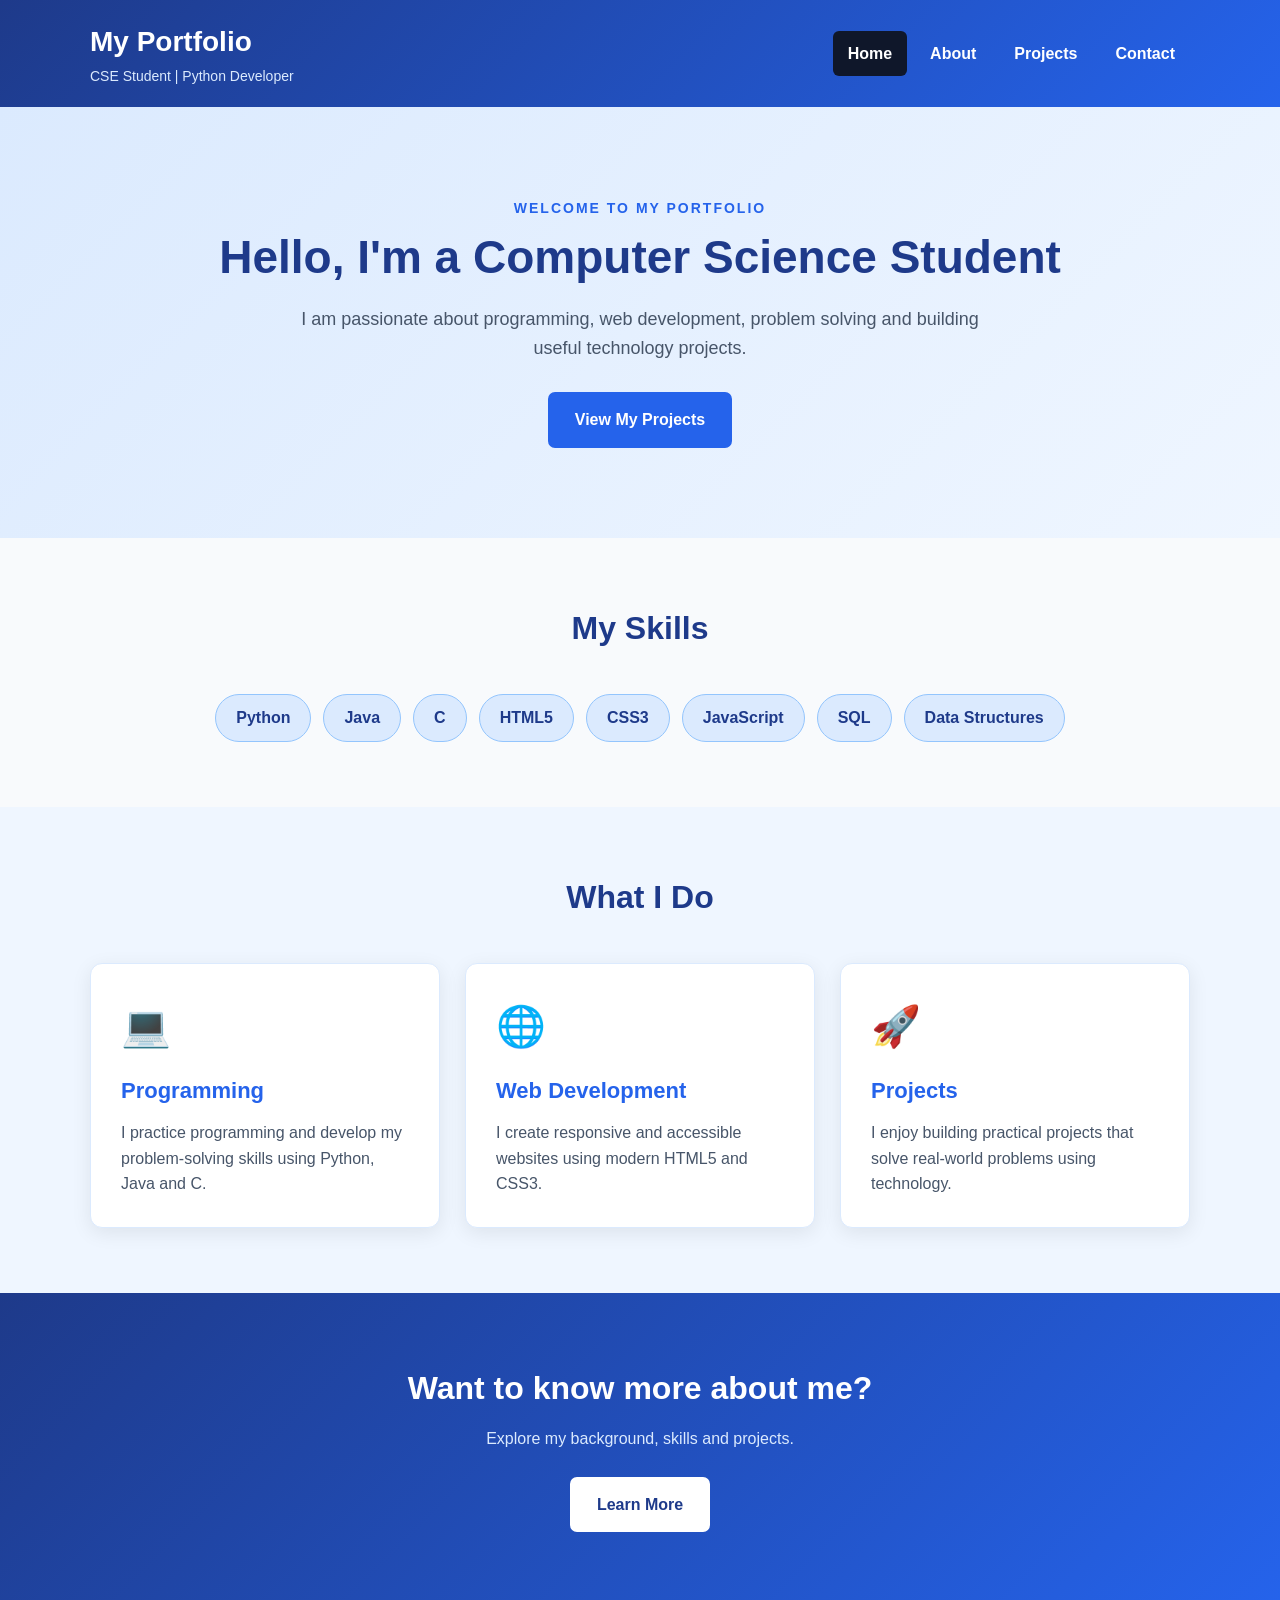
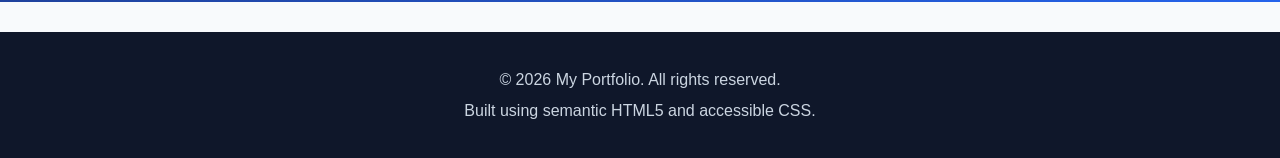
==== index.html @ 6538a2ef "Add files via upload" ====
<!DOCTYPE html>
<html lang="en">
<head>
    <meta charset="UTF-8">
    <meta name="viewport" content="width=device-width, initial-scale=1.0">

    <meta name="description" content="Personal portfolio website showcasing my skills, education and projects.">
    <meta name="author" content="My Portfolio">

    <title>My Portfolio | Home</title>

    <!-- CSS FILE -->
    <link rel="stylesheet" href="css/style.css">
</head>

<body>

    <a href="#main-content" class="skip-link">Skip to main content</a>

    <header class="site-header">
        <div class="container header-content">

            <div>
                <p class="site-title">My Portfolio</p>
                <p class="site-tagline">CSE Student | Python Developer</p>
            </div>

            <nav class="site-nav" aria-label="Main navigation">
                <ul>
                    <li><a href="index.html" aria-current="page">Home</a></li>
                    <li><a href="about.html">About</a></li>
                    <li><a href="projects.html">Projects</a></li>
                    <li><a href="contact.html">Contact</a></li>
                </ul>
            </nav>

        </div>
    </header>

    <main id="main-content">

        <section class="hero" aria-labelledby="hero-title">

            <div class="container">

                <p class="hero-small">WELCOME TO MY PORTFOLIO</p>

                <h1 id="hero-title">
                    Hello, I'm a Computer Science Student
                </h1>

                <p>
                    I am passionate about programming, web development,
                    problem solving and building useful technology projects.
                </p>

                <a href="projects.html" class="btn">
                    View My Projects
                </a>

            </div>

        </section>


        <section class="section" aria-labelledby="skills-title">

            <div class="container">

                <h2 id="skills-title" class="section-title">
                    My Skills
                </h2>

                <ul class="skills-list">
                    <li>Python</li>
                    <li>Java</li>
                    <li>C</li>
                    <li>HTML5</li>
                    <li>CSS3</li>
                    <li>JavaScript</li>
                    <li>SQL</li>
                    <li>Data Structures</li>
                </ul>

            </div>

        </section>


        <section class="section alternate-section" aria-labelledby="highlights-title">

            <div class="container">

                <h2 id="highlights-title" class="section-title">
                    What I Do
                </h2>

                <div class="cards">

                    <article class="card">
                        <div class="card-icon">💻</div>

                        <h3>Programming</h3>

                        <p>
                            I practice programming and develop my problem-solving
                            skills using Python, Java and C.
                        </p>
                    </article>


                    <article class="card">
                        <div class="card-icon">🌐</div>

                        <h3>Web Development</h3>

                        <p>
                            I create responsive and accessible websites using
                            modern HTML5 and CSS3.
                        </p>
                    </article>


                    <article class="card">
                        <div class="card-icon">🚀</div>

                        <h3>Projects</h3>

                        <p>
                            I enjoy building practical projects that solve
                            real-world problems using technology.
                        </p>
                    </article>

                </div>

            </div>

        </section>


        <section class="cta-section" aria-labelledby="cta-title">

            <div class="container">

                <h2 id="cta-title">
                    Want to know more about me?
                </h2>

                <p>
                    Explore my background, skills and projects.
                </p>

                <a href="about.html" class="btn btn-light">
                    Learn More
                </a>

            </div>

        </section>

    </main>


    <footer class="site-footer">

        <div class="container">

            <p>&copy; 2026 My Portfolio. All rights reserved.</p>

            <p>
                Built using semantic HTML5 and accessible CSS.
            </p>

        </div>

    </footer>

</body>
</html>
---- css/style.css ----
/* =========================================
   PERSONAL PORTFOLIO
   MAIN STYLESHEET
   ========================================= */


/* ---------- RESET ---------- */

* {
    margin: 0;
    padding: 0;
    box-sizing: border-box;
}


html {
    scroll-behavior: smooth;
}


body {
    font-family: Arial, Helvetica, sans-serif;
    line-height: 1.6;
    background-color: #f8fafc;
    color: #1e293b;
}


/* ---------- CONTAINER ---------- */

.container {
    width: 90%;
    max-width: 1100px;
    margin: 0 auto;
}


/* ---------- SKIP LINK ---------- */

.skip-link {
    position: absolute;
    left: -9999px;
    top: 10px;

    background-color: #2563eb;
    color: #ffffff;

    padding: 12px 18px;

    text-decoration: none;
    font-weight: bold;

    z-index: 9999;
}


.skip-link:focus {
    left: 10px;
}


/* =========================================
   HEADER
   ========================================= */

.site-header {
    background: linear-gradient(
        135deg,
        #1e3a8a,
        #2563eb
    );

    color: #ffffff;

    padding: 20px 0;

    box-shadow:
        0 4px 12px rgba(0, 0, 0, 0.15);
}


.header-content {
    display: flex;

    justify-content: space-between;
    align-items: center;

    gap: 25px;
}


.site-title {
    font-size: 28px;
    font-weight: bold;
}


.site-tagline {
    color: #dbeafe;
    font-size: 14px;
}


/* =========================================
   NAVIGATION
   ========================================= */

.site-nav ul {
    list-style: none;

    display: flex;

    gap: 8px;

    flex-wrap: wrap;
}


.site-nav a {
    display: block;

    color: #ffffff;

    text-decoration: none;

    padding: 10px 15px;

    border-radius: 6px;

    font-weight: bold;

    transition:
        background-color 0.3s ease,
        transform 0.2s ease;
}


.site-nav a:hover {
    background-color: #1d4ed8;

    transform: translateY(-2px);
}


.site-nav a:focus {
    background-color: #1d4ed8;

    outline: 3px solid #fbbf24;

    outline-offset: 3px;
}


.site-nav a[aria-current="page"] {
    background-color: #0f172a;
}


/* =========================================
   MAIN
   ========================================= */

main {
    min-height: 70vh;
}


/* =========================================
   HERO
   ========================================= */

.hero {
    background:
        linear-gradient(
            135deg,
            #dbeafe,
            #eff6ff
        );

    padding: 90px 20px;

    text-align: center;
}


.hero-small {
    color: #2563eb;

    font-size: 14px;

    font-weight: bold;

    letter-spacing: 2px;

    margin-bottom: 10px;
}


.hero h1 {
    max-width: 850px;

    margin: 0 auto 20px;

    font-size: 46px;

    line-height: 1.2;

    color: #1e3a8a;
}


.hero p:not(.hero-small) {
    max-width: 700px;

    margin: 0 auto 30px;

    font-size: 18px;

    color: #475569;
}


/* =========================================
   PAGE BANNER
   ========================================= */

.page-banner {
    background:
        linear-gradient(
            135deg,
            #dbeafe,
            #eff6ff
        );

    padding: 65px 20px;

    text-align: center;
}


.page-banner h1 {
    font-size: 42px;

    color: #1e3a8a;

    margin-bottom: 10px;
}


.page-banner p {
    font-size: 18px;

    color: #475569;
}


/* =========================================
   BUTTON
   ========================================= */

.btn {
    display: inline-block;

    background-color: #2563eb;

    color: #ffffff;

    text-decoration: none;

    padding: 13px 25px;

    border-radius: 7px;

    border: 2px solid #2563eb;

    font-weight: bold;

    cursor: pointer;

    transition:
        background-color 0.3s ease,
        transform 0.2s ease;
}


.btn:hover {
    background-color: #1e40af;

    border-color: #1e40af;

    transform: translateY(-2px);
}


.btn:focus {
    outline: 3px solid #f59e0b;

    outline-offset: 4px;
}


.btn-light {
    background-color: #ffffff;

    color: #1e3a8a;

    border-color: #ffffff;
}


.btn-light:hover {
    background-color: #dbeafe;

    color: #1e3a8a;
}


/* =========================================
   GENERAL SECTIONS
   ========================================= */

.section {
    padding: 65px 20px;
}


.alternate-section {
    background-color: #eff6ff;
}


.section-title {
    text-align: center;

    font-size: 32px;

    color: #1e3a8a;

    margin-bottom: 40px;
}


/* =========================================
   CARDS
   ========================================= */

.cards {
    display: grid;

    grid-template-columns:
        repeat(3, 1fr);

    gap: 25px;
}


.card {
    background-color: #ffffff;

    padding: 30px;

    border-radius: 12px;

    border: 1px solid #dbeafe;

    box-shadow:
        0 5px 20px rgba(0, 0, 0, 0.08);

    transition:
        transform 0.3s ease,
        box-shadow 0.3s ease;
}


.card:hover {
    transform: translateY(-7px);

    box-shadow:
        0 12px 28px rgba(0, 0, 0, 0.12);
}


.card-icon {
    font-size: 40px;

    margin-bottom: 15px;
}


.card h3 {
    color: #2563eb;

    font-size: 22px;

    margin-bottom: 12px;
}


.card p {
    color: #475569;
}


/* =========================================
   SKILLS
   ========================================= */

.skills-list {
    display: flex;

    justify-content: center;

    align-items: center;

    flex-wrap: wrap;

    gap: 12px;

    list-style: none;
}


.skills-list li {
    background-color: #dbeafe;

    color: #1e3a8a;

    padding: 10px 20px;

    border-radius: 25px;

    border: 1px solid #93c5fd;

    font-weight: bold;
}


/* =========================================
   CTA SECTION
   ========================================= */

.cta-section {
    padding: 70px 20px;

    text-align: center;

    background:
        linear-gradient(
            135deg,
            #1e3a8a,
            #2563eb
        );

    color: #ffffff;
}


.cta-section h2 {
    font-size: 32px;

    margin-bottom: 12px;
}


.cta-section p {
    color: #dbeafe;

    margin-bottom: 25px;
}


/* =========================================
   ABOUT
   ========================================= */

.about-section {
    padding: 65px 20px;
}


.about-grid {
    display: grid;

    grid-template-columns: 2fr 1fr;

    gap: 30px;
}


.about-content,
.about-aside {
    background-color: #ffffff;

    padding: 30px;

    border-radius: 12px;

    border: 1px solid #e2e8f0;

    box-shadow:
        0 5px 20px rgba(0, 0, 0, 0.07);
}


.about-content h2,
.about-aside h2 {
    color: #1e3a8a;

    margin-bottom: 15px;
}


.about-content p {
    color: #475569;

    margin-bottom: 18px;
}


/* =========================================
   QUICK FACTS
   ========================================= */

.facts-list {
    list-style: none;
}


.facts-list li {
    padding: 12px 0;

    border-bottom: 1px solid #e2e8f0;

    color: #475569;
}


.facts-list li:last-child {
    border-bottom: none;
}


.facts-list strong {
    color: #1e293b;
}


/* =========================================
   TIMELINE
   ========================================= */

.timeline {
    max-width: 800px;

    margin: 0 auto;
}


.timeline-item {
    display: flex;

    gap: 20px;

    align-items: flex-start;

    background-color: #ffffff;

    padding: 25px;

    margin-bottom: 20px;

    border-radius: 10px;

    border-left: 5px solid #2563eb;

    box-shadow:
        0 4px 15px rgba(0, 0, 0, 0.07);
}


.timeline-number {
    min-width: 40px;

    height: 40px;

    display: flex;

    align-items: center;

    justify-content: center;

    background-color: #2563eb;

    color: #ffffff;

    border-radius: 50%;

    font-weight: bold;
}


.timeline-item h3 {
    color: #1e3a8a;

    margin-bottom: 5px;
}


.timeline-item p {
    color: #475569;

    margin-bottom: 5px;
}


.timeline-item span {
    color: #2563eb;

    font-size: 14px;

    font-weight: bold;
}


/* =========================================
   TECHNOLOGY GRID
   ========================================= */

.tech-grid {
    display: grid;

    grid-template-columns:
        repeat(4, 1fr);

    gap: 15px;

    max-width: 850px;

    margin: 0 auto;
}


.tech-grid span {
    background-color: #ffffff;

    color: #1e3a8a;

    padding: 18px;

    text-align: center;

    border-radius: 8px;

    border: 1px solid #bfdbfe;

    font-weight: bold;

    box-shadow:
        0 3px 10px rgba(0, 0, 0, 0.05);
}


/* =========================================
   PROJECTS
   ========================================= */

.projects-section {
    padding: 65px 20px;
}


.project-grid {
    display: grid;

    grid-template-columns:
        repeat(2, 1fr);

    gap: 30px;
}


.project-card {
    background-color: #ffffff;

    padding: 30px;

    border-radius: 12px;

    border-top: 5px solid #2563eb;

    border-left: 1px solid #e2e8f0;

    border-right: 1px solid #e2e8f0;

    border-bottom: 1px solid #e2e8f0;

    box-shadow:
        0 5px 20px rgba(0, 0, 0, 0.08);

    transition:
        transform 0.3s ease,
        box-shadow 0.3s ease;
}


.project-card:hover {
    transform: translateY(-7px);

    box-shadow:
        0 12px 28px rgba(0, 0, 0, 0.12);
}


.project-icon {
    font-size: 42px;

    margin-bottom: 15px;
}


.project-card h2 {
    color: #1e3a8a;

    margin-bottom: 12px;
}


.project-card p {
    color: #475569;

    margin-bottom: 20px;
}


.project-tags {
    display: flex;

    flex-wrap: wrap;

    gap: 8px;

    list-style: none;
}


.project-tags li {
    background-color: #e0f2fe;

    color: #0369a1;

    padding: 6px 12px;

    border-radius: 5px;

    font-size: 13px;

    font-weight: bold;
}


/* =========================================
   CONTACT
   ========================================= */

.contact-section {
    padding: 65px 20px;
}


.contact-container {
    max-width: 750px;

    margin: 0 auto;

    background-color: #ffffff;

    padding: 35px;

    border-radius: 12px;

    border: 1px solid #e2e8f0;

    box-shadow:
        0 5px 20px rgba(0, 0, 0, 0.08);
}


fieldset {
    border: none;
}


legend {
    width: 100%;

    color: #1e3a8a;

    font-size: 25px;

    font-weight: bold;

    margin-bottom: 25px;
}


.form-group {
    margin-bottom: 20px;
}


.form-group label {
    display: block;

    color: #1e293b;

    font-weight: bold;

    margin-bottom: 7px;
}


.form-group input,
.form-group textarea,
.form-group select {
    width: 100%;

    padding: 13px;

    border: 2px solid #cbd5e1;

    border-radius: 7px;

    font-family: inherit;

    font-size: 16px;

    background-color: #ffffff;

    color: #1e293b;
}


.form-group textarea {
    min-height: 160px;

    resize: vertical;
}


.form-group input::placeholder,
.form-group textarea::placeholder {
    color: #64748b;
}


.form-group input:focus,
.form-group textarea:focus,
.form-group select:focus {
    border-color: #2563eb;

    outline: 3px solid #bfdbfe;

    outline-offset: 2px;
}


/* =========================================
   CHECKBOX
   ========================================= */

.checkbox-group {
    display: flex;

    align-items: flex-start;

    gap: 10px;

    margin: 20px 0;
}


.checkbox-group input {
    width: 18px;

    height: 18px;

    margin-top: 3px;

    accent-color: #2563eb;
}


.checkbox-group label {
    color: #475569;

    cursor: pointer;
}


/* =========================================
   CONTACT INFORMATION
   ========================================= */

.contact-info {
    margin-top: 35px;

    padding: 25px;

    background-color: #eff6ff;

    border-radius: 10px;

    border-left: 4px solid #2563eb;
}


.contact-info h2 {
    color: #1e3a8a;

    margin-bottom: 10px;
}


.contact-info p {
    color: #475569;

    margin-bottom: 8px;
}


/* =========================================
   FOOTER
   ========================================= */

.site-footer {
    background-color: #0f172a;

    color: #ffffff;

    text-align: center;

    padding: 30px 20px;

    margin-top: 30px;
}


.site-footer p {
    color: #cbd5e1;

    margin: 5px 0;
}


/* =========================================
   ACCESSIBILITY
   ========================================= */

a:focus,
button:focus,
input:focus,
textarea:focus,
select:focus {
    outline: 3px solid #f59e0b;

    outline-offset: 3px;
}


button {
    font-family: inherit;
}


/* =========================================
   RESPONSIVE DESIGN
   ========================================= */

@media (max-width: 768px) {

    .header-content {
        flex-direction: column;

        text-align: center;
    }


    .site-nav ul {
        justify-content: center;
    }


    .hero h1 {
        font-size: 34px;
    }


    .page-banner h1 {
        font-size: 34px;
    }


    .cards {
        grid-template-columns: 1fr;
    }


    .about-grid {
        grid-template-columns: 1fr;
    }


    .project-grid {
        grid-template-columns: 1fr;
    }


    .tech-grid {
        grid-template-columns:
            repeat(2, 1fr);
    }

}


@media (max-width: 480px) {

    .hero {
        padding: 60px 15px;
    }


    .hero h1 {
        font-size: 30px;
    }


    .section,
    .about-section,
    .projects-section,
    .contact-section {
        padding: 45px 15px;
    }


    .contact-container {
        padding: 25px 20px;
    }


    .tech-grid {
        grid-template-columns: 1fr;
    }


    .site-nav a {
        padding: 8px 10px;

        font-size: 14px;
    }

}


/* =========================================
   REDUCED MOTION
   ========================================= */

@media (prefers-reduced-motion: reduce) {

    html {
        scroll-behavior: auto;
    }


    *,
    *::before,
    *::after {
        animation: none !important;

        transition: none !important;
    }

}
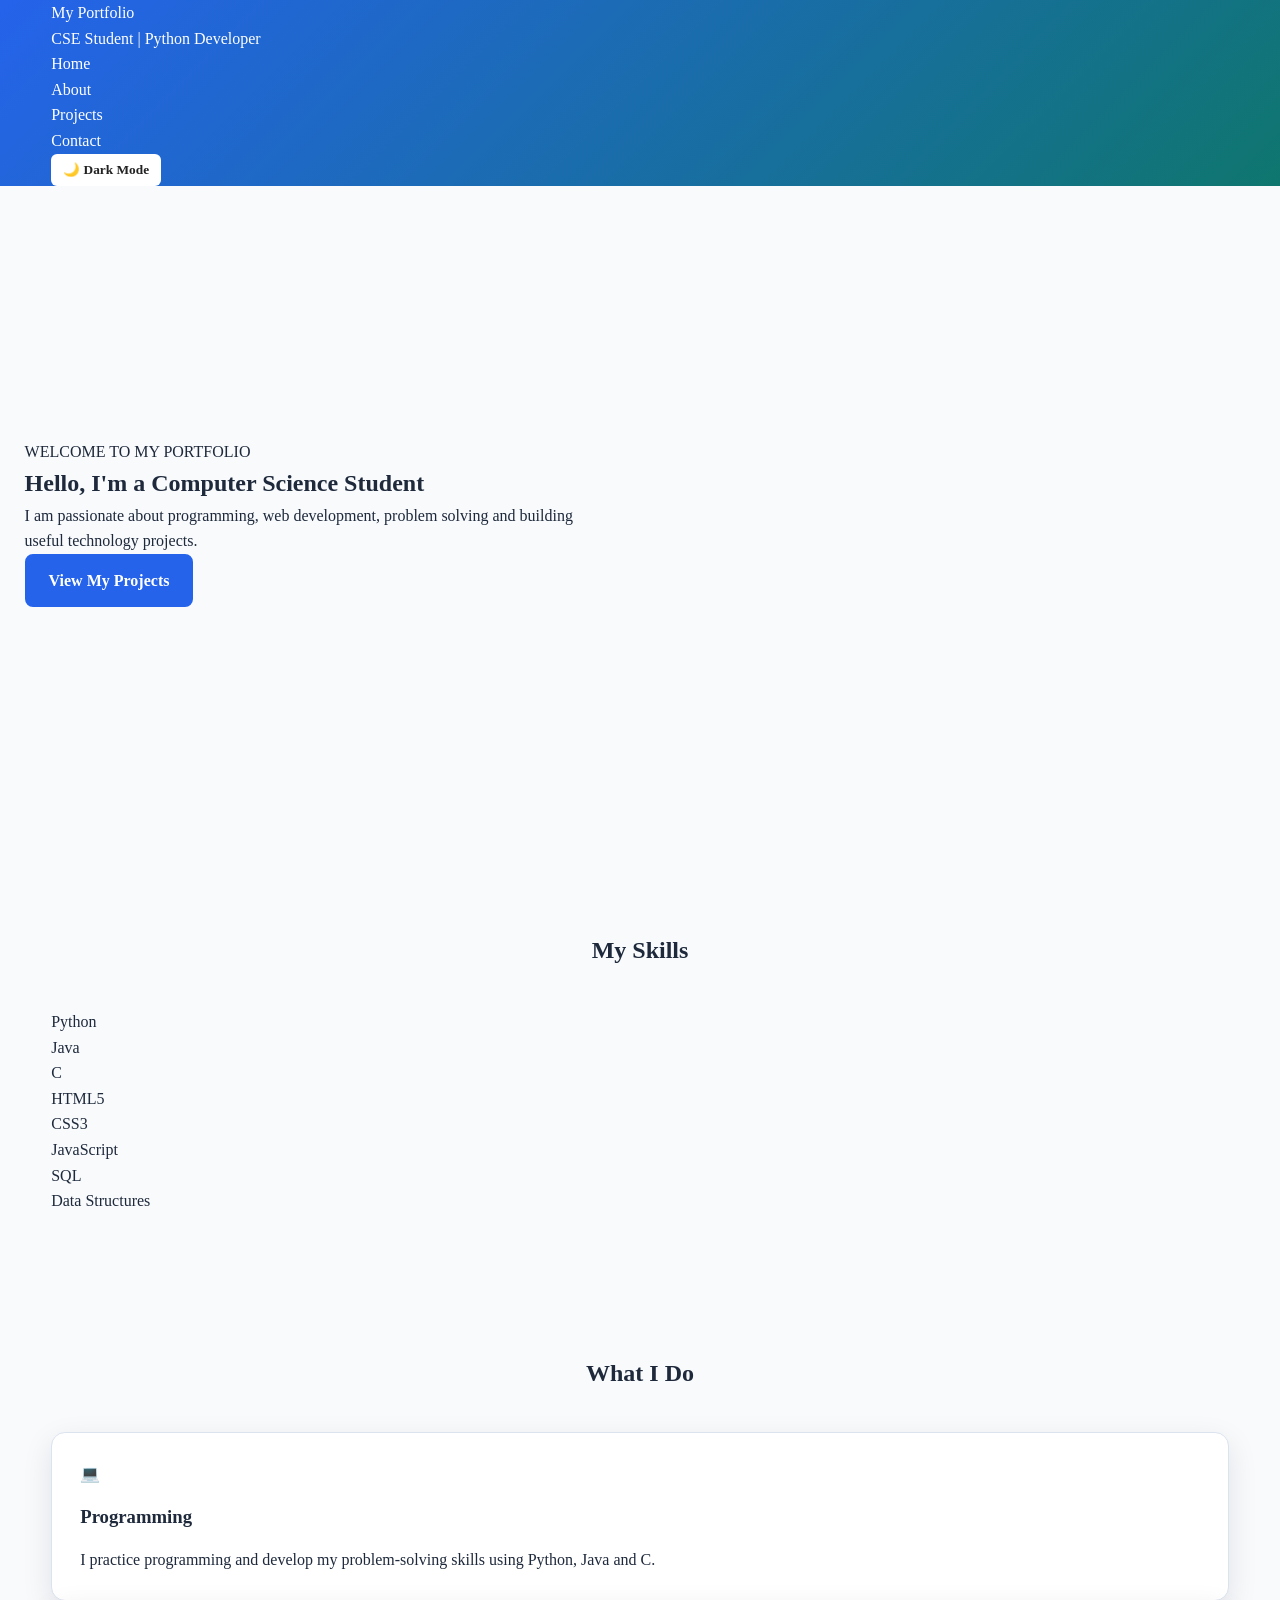
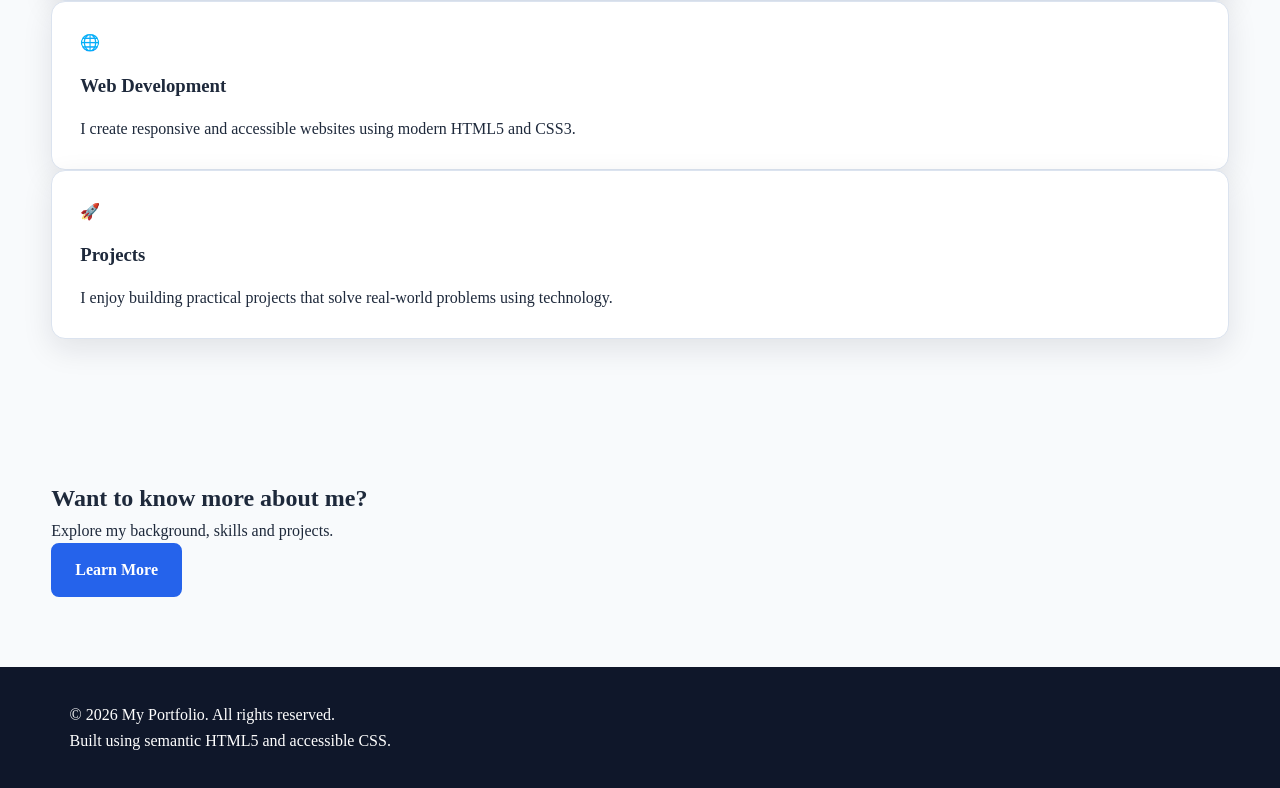
==== commit a58b0092: "Update index.html" ====
--- a/index.html
+++ b/index.html
@@ -26,14 +26,17 @@
             </div>
 
             <nav class="site-nav" aria-label="Main navigation">
-                <ul>
-                    <li><a href="index.html" aria-current="page">Home</a></li>
-                    <li><a href="about.html">About</a></li>
-                    <li><a href="projects.html">Projects</a></li>
-                    <li><a href="contact.html">Contact</a></li>
-                </ul>
-            </nav>
+    <ul>
+        <li><a href="index.html" aria-current="page">Home</a></li>
+        <li><a href="about.html">About</a></li>
+        <li><a href="projects.html">Projects</a></li>
+        <li><a href="contact.html">Contact</a></li>
+    </ul>
 
+    <button class="theme-toggle" id="themeToggle" type="button">
+        🌙 Dark Mode
+    </button>
+</nav>
         </div>
     </header>
 
@@ -175,6 +178,7 @@
         </div>
 
     </footer>
+    <script src="script.js"></script>
 
 </body>
-</html>+</html>
--- a/css/style.css
+++ b/css/style.css
@@ -1,10 +1,51 @@
-/* =========================================
-   PERSONAL PORTFOLIO
-   MAIN STYLESHEET
-   ========================================= */
-
-
-/* ---------- RESET ---------- */
+/* ================================
+   CSS VARIABLES / THEME
+================================ */
+
+:root {
+    --primary: #2563eb;
+    --primary-dark: #1d4ed8;
+    --secondary: #0f766e;
+
+    --bg: #f8fafc;
+    --surface: #ffffff;
+    --surface-alt: #eef4ff;
+
+    --text: #1e293b;
+    --text-light: #64748b;
+
+    --border: #dbe3ef;
+    --shadow: 0 10px 30px rgba(15, 23, 42, 0.10);
+
+    --radius: 14px;
+
+    --max-width: 1200px;
+
+    --transition: 0.3s ease;
+}
+
+/* DARK THEME */
+
+[data-theme="dark"] {
+    --primary: #60a5fa;
+    --primary-dark: #3b82f6;
+    --secondary: #2dd4bf;
+
+    --bg: #0f172a;
+    --surface: #1e293b;
+    --surface-alt: #172554;
+
+    --text: #f8fafc;
+    --text-light: #cbd5e1;
+
+    --border: #334155;
+    --shadow: 0 10px 30px rgba(0, 0, 0, 0.35);
+}
+
+
+/* ================================
+   RESET
+================================ */
 
 * {
     margin: 0;
@@ -12,1073 +53,876 @@
     box-sizing: border-box;
 }
 
-
 html {
     scroll-behavior: smooth;
 }
 
-
 body {
-    font-family: Arial, Helvetica, sans-serif;
+    font-family: "Times New Roman", serif;
+    background: var(--bg);
+    color: var(--text);
     line-height: 1.6;
-    background-color: #f8fafc;
-    color: #1e293b;
-}
-
-
-/* ---------- CONTAINER ---------- */
-
-.container {
-    width: 90%;
-    max-width: 1100px;
-    margin: 0 auto;
-}
-
-
-/* ---------- SKIP LINK ---------- */
+    transition: background var(--transition), color var(--transition);
+}
+
+img {
+    max-width: 100%;
+    height: auto;
+    display: block;
+}
+
+a {
+    color: inherit;
+    text-decoration: none;
+}
+
+ul {
+    list-style: none;
+}
+
+
+/* ================================
+   ACCESSIBILITY
+================================ */
 
 .skip-link {
     position: absolute;
     left: -9999px;
     top: 10px;
-
-    background-color: #2563eb;
-    color: #ffffff;
-
-    padding: 12px 18px;
-
-    text-decoration: none;
-    font-weight: bold;
-
     z-index: 9999;
 }
-
 
 .skip-link:focus {
     left: 10px;
-}
-
-
-/* =========================================
+    background: var(--primary);
+    color: white;
+    padding: 10px 15px;
+    border-radius: 5px;
+}
+
+
+/* ================================
    HEADER
-   ========================================= */
+   FLEXBOX
+================================ */
 
 .site-header {
     background: linear-gradient(
         135deg,
-        #1e3a8a,
-        #2563eb
+        var(--primary),
+        var(--secondary)
     );
 
-    color: #ffffff;
-
-    padding: 20px 0;
-
-    box-shadow:
-        0 4px 12px rgba(0, 0, 0, 0.15);
-}
-
-
-.header-content {
-    display: flex;
-
+    color: white;
+    position: sticky;
+    top: 0;
+    z-index: 1000;
+}
+
+.navbar {
+    max-width: var(--max-width);
+    margin: auto;
+
+    display: flex;
+    align-items: center;
     justify-content: space-between;
+
+    padding: 18px 20px;
+    gap: 20px;
+}
+
+.logo {
+    font-size: 1.6rem;
+    font-weight: bold;
+}
+
+.nav-links {
+    display: flex;
     align-items: center;
-
+    justify-content: center;
     gap: 25px;
-}
-
-
-.site-title {
-    font-size: 28px;
+    flex-wrap: wrap;
+}
+
+.nav-links a {
+    color: white;
     font-weight: bold;
-}
-
-
-.site-tagline {
-    color: #dbeafe;
-    font-size: 14px;
-}
-
-
-/* =========================================
-   NAVIGATION
-   ========================================= */
-
-.site-nav ul {
-    list-style: none;
-
-    display: flex;
-
-    gap: 8px;
-
+    transition: var(--transition);
+}
+
+.nav-links a:hover,
+.nav-links a:focus {
+    opacity: 0.75;
+}
+
+
+/* ================================
+   THEME BUTTON
+================================ */
+
+.theme-toggle {
+    border: 2px solid white;
+    background: transparent;
+    color: white;
+
+    padding: 8px 12px;
+    border-radius: 8px;
+
+    cursor: pointer;
+    font-family: inherit;
+    font-weight: bold;
+
+    transition: var(--transition);
+}
+
+.theme-toggle:hover {
+    background: white;
+    color: var(--primary);
+}
+
+
+/* ================================
+   GENERAL CONTAINER
+================================ */
+
+.container {
+    width: min(92%, var(--max-width));
+    margin-inline: auto;
+}
+
+
+/* ================================
+   HERO SECTION
+   CSS GRID
+================================ */
+
+.hero {
+    min-height: 75vh;
+
+    display: grid;
+    grid-template-columns: 1fr 1fr;
+    align-items: center;
+    gap: 50px;
+
+    padding: 80px 0;
+}
+
+.hero-content h1 {
+    font-size: clamp(2.2rem, 5vw, 4rem);
+    line-height: 1.1;
+    margin-bottom: 20px;
+}
+
+.hero-content p {
+    color: var(--text-light);
+    font-size: 1.1rem;
+    margin-bottom: 25px;
+    max-width: 600px;
+}
+
+.hero-buttons {
+    display: flex;
+    gap: 15px;
     flex-wrap: wrap;
 }
 
-
-.site-nav a {
-    display: block;
-
-    color: #ffffff;
-
-    text-decoration: none;
-
-    padding: 10px 15px;
-
-    border-radius: 6px;
+.hero-image {
+    display: flex;
+    justify-content: center;
+    align-items: center;
+}
+
+
+/* ================================
+   BUTTONS
+   FLEXBOX
+================================ */
+
+.btn {
+    display: inline-flex;
+    align-items: center;
+    justify-content: center;
+
+    padding: 12px 22px;
+
+    border-radius: 8px;
+    border: 2px solid var(--primary);
+
+    background: var(--primary);
+    color: white;
 
     font-weight: bold;
-
-    transition:
-        background-color 0.3s ease,
-        transform 0.2s ease;
-}
-
-
-.site-nav a:hover {
-    background-color: #1d4ed8;
-
-    transform: translateY(-2px);
-}
-
-
-.site-nav a:focus {
-    background-color: #1d4ed8;
-
-    outline: 3px solid #fbbf24;
-
-    outline-offset: 3px;
-}
-
-
-.site-nav a[aria-current="page"] {
-    background-color: #0f172a;
-}
-
-
-/* =========================================
-   MAIN
-   ========================================= */
-
-main {
-    min-height: 70vh;
-}
-
-
-/* =========================================
-   HERO
-   ========================================= */
-
-.hero {
-    background:
-        linear-gradient(
-            135deg,
-            #dbeafe,
-            #eff6ff
-        );
-
-    padding: 90px 20px;
-
-    text-align: center;
-}
-
-
-.hero-small {
-    color: #2563eb;
-
-    font-size: 14px;
-
-    font-weight: bold;
-
-    letter-spacing: 2px;
-
-    margin-bottom: 10px;
-}
-
-
-.hero h1 {
-    max-width: 850px;
-
-    margin: 0 auto 20px;
-
-    font-size: 46px;
-
-    line-height: 1.2;
-
-    color: #1e3a8a;
-}
-
-
-.hero p:not(.hero-small) {
-    max-width: 700px;
-
-    margin: 0 auto 30px;
-
-    font-size: 18px;
-
-    color: #475569;
-}
-
-
-/* =========================================
-   PAGE BANNER
-   ========================================= */
-
-.page-banner {
-    background:
-        linear-gradient(
-            135deg,
-            #dbeafe,
-            #eff6ff
-        );
-
-    padding: 65px 20px;
-
-    text-align: center;
-}
-
-
-.page-banner h1 {
-    font-size: 42px;
-
-    color: #1e3a8a;
-
-    margin-bottom: 10px;
-}
-
-
-.page-banner p {
-    font-size: 18px;
-
-    color: #475569;
-}
-
-
-/* =========================================
-   BUTTON
-   ========================================= */
-
-.btn {
-    display: inline-block;
-
-    background-color: #2563eb;
-
-    color: #ffffff;
-
-    text-decoration: none;
-
-    padding: 13px 25px;
-
-    border-radius: 7px;
-
-    border: 2px solid #2563eb;
-
-    font-weight: bold;
-
     cursor: pointer;
 
-    transition:
-        background-color 0.3s ease,
-        transform 0.2s ease;
-}
-
-
-.btn:hover {
-    background-color: #1e40af;
-
-    border-color: #1e40af;
-
-    transform: translateY(-2px);
-}
-
-
+    transition: transform var(--transition),
+                background var(--transition);
+}
+
+.btn:hover,
 .btn:focus {
-    outline: 3px solid #f59e0b;
-
-    outline-offset: 4px;
-}
-
-
-.btn-light {
-    background-color: #ffffff;
-
-    color: #1e3a8a;
-
-    border-color: #ffffff;
-}
-
-
-.btn-light:hover {
-    background-color: #dbeafe;
-
-    color: #1e3a8a;
-}
-
-
-/* =========================================
-   GENERAL SECTIONS
-   ========================================= */
-
-.section {
-    padding: 65px 20px;
-}
-
-
-.alternate-section {
-    background-color: #eff6ff;
-}
-
+    background: var(--primary-dark);
+    transform: translateY(-3px);
+}
+
+.btn-secondary {
+    background: transparent;
+    color: var(--primary);
+}
+
+.btn-secondary:hover {
+    color: white;
+}
+
+
+/* ================================
+   SECTION
+================================ */
+
+section {
+    padding: 70px 0;
+}
 
 .section-title {
     text-align: center;
-
-    font-size: 32px;
-
-    color: #1e3a8a;
-
     margin-bottom: 40px;
 }
 
-
-/* =========================================
+.section-title h2 {
+    font-size: 2.2rem;
+    margin-bottom: 10px;
+}
+
+.section-title p {
+    color: var(--text-light);
+}
+
+
+/* ================================
+   SKILLS
+   CSS GRID
+================================ */
+
+.skills-grid {
+    display: grid;
+
+    grid-template-columns:
+        repeat(auto-fit, minmax(180px, 1fr));
+
+    gap: 20px;
+}
+
+.skill-card {
+    background: var(--surface);
+    border: 1px solid var(--border);
+
+    padding: 25px;
+    text-align: center;
+
+    border-radius: var(--radius);
+
+    box-shadow: var(--shadow);
+
+    transition: transform var(--transition),
+                box-shadow var(--transition);
+}
+
+.skill-card:hover {
+    transform: translateY(-6px);
+}
+
+
+/* ================================
    CARDS
-   ========================================= */
-
-.cards {
+   CSS GRID
+================================ */
+
+.card-grid {
     display: grid;
 
     grid-template-columns:
-        repeat(3, 1fr);
+        repeat(auto-fit, minmax(260px, 1fr));
 
     gap: 25px;
 }
 
-
 .card {
-    background-color: #ffffff;
-
-    padding: 30px;
-
-    border-radius: 12px;
-
-    border: 1px solid #dbeafe;
-
-    box-shadow:
-        0 5px 20px rgba(0, 0, 0, 0.08);
+    background: var(--surface);
+
+    border: 1px solid var(--border);
+    border-radius: var(--radius);
+
+    padding: 28px;
+
+    box-shadow: var(--shadow);
+
+    display: flex;
+    flex-direction: column;
+    gap: 15px;
 
     transition:
-        transform 0.3s ease,
-        box-shadow 0.3s ease;
-}
-
+        transform var(--transition),
+        box-shadow var(--transition);
+}
 
 .card:hover {
     transform: translateY(-7px);
-
-    box-shadow:
-        0 12px 28px rgba(0, 0, 0, 0.12);
-}
-
-
-.card-icon {
-    font-size: 40px;
-
-    margin-bottom: 15px;
-}
-
-
-.card h3 {
-    color: #2563eb;
-
-    font-size: 22px;
-
-    margin-bottom: 12px;
-}
-
-
-.card p {
-    color: #475569;
-}
-
-
-/* =========================================
-   SKILLS
-   ========================================= */
-
-.skills-list {
-    display: flex;
-
-    justify-content: center;
-
-    align-items: center;
-
-    flex-wrap: wrap;
-
-    gap: 12px;
-
-    list-style: none;
-}
-
-
-.skills-list li {
-    background-color: #dbeafe;
-
-    color: #1e3a8a;
-
-    padding: 10px 20px;
-
-    border-radius: 25px;
-
-    border: 1px solid #93c5fd;
-
+}
+
+
+/* ================================
+   PAGE BANNER
+================================ */
+
+.page-banner {
+    background: var(--surface-alt);
+    padding: 70px 20px;
+    text-align: center;
+}
+
+.page-banner h1 {
+    font-size: clamp(2rem, 5vw, 3.2rem);
+    margin-bottom: 10px;
+}
+
+.page-banner p {
+    color: var(--text-light);
+}
+
+
+/* ================================
+   ABOUT PAGE
+   CSS GRID
+================================ */
+
+.about-layout {
+    display: grid;
+
+    grid-template-columns:
+        2fr 1fr;
+
+    gap: 40px;
+}
+
+.about-content,
+.about-sidebar {
+    background: var(--surface);
+
+    padding: 30px;
+
+    border: 1px solid var(--border);
+    border-radius: var(--radius);
+
+    box-shadow: var(--shadow);
+}
+
+.about-sidebar {
+    align-self: start;
+}
+
+
+/* ================================
+   TIMELINE
+================================ */
+
+.timeline {
+    display: flex;
+    flex-direction: column;
+    gap: 20px;
+}
+
+.timeline-item {
+    border-left: 4px solid var(--primary);
+    padding-left: 20px;
+}
+
+
+/* ================================
+   PROJECTS
+   CSS GRID
+================================ */
+
+.projects-grid {
+    display: grid;
+
+    grid-template-columns:
+        repeat(auto-fit, minmax(280px, 1fr));
+
+    gap: 30px;
+}
+
+.project-card {
+    background: var(--surface);
+
+    border: 1px solid var(--border);
+    border-radius: var(--radius);
+
+    padding: 30px;
+
+    display: flex;
+    flex-direction: column;
+    gap: 15px;
+
+    box-shadow: var(--shadow);
+
+    transition: transform var(--transition);
+}
+
+.project-card:hover {
+    transform: translateY(-8px);
+}
+
+.project-card .btn {
+    margin-top: auto;
+    align-self: flex-start;
+}
+
+
+/* ================================
+   CONTACT FORM
+================================ */
+
+.contact-layout {
+    display: grid;
+
+    grid-template-columns:
+        2fr 1fr;
+
+    gap: 40px;
+}
+
+.contact-form,
+.contact-info {
+    background: var(--surface);
+
+    padding: 30px;
+
+    border: 1px solid var(--border);
+    border-radius: var(--radius);
+
+    box-shadow: var(--shadow);
+}
+
+.form-group {
+    display: flex;
+    flex-direction: column;
+    gap: 7px;
+    margin-bottom: 20px;
+}
+
+label {
     font-weight: bold;
 }
 
-
-/* =========================================
-   CTA SECTION
-   ========================================= */
-
-.cta-section {
-    padding: 70px 20px;
-
-    text-align: center;
-
-    background:
-        linear-gradient(
-            135deg,
-            #1e3a8a,
-            #2563eb
-        );
-
-    color: #ffffff;
-}
-
-
-.cta-section h2 {
-    font-size: 32px;
-
-    margin-bottom: 12px;
-}
-
-
-.cta-section p {
-    color: #dbeafe;
-
-    margin-bottom: 25px;
-}
-
-
-/* =========================================
-   ABOUT
-   ========================================= */
-
-.about-section {
-    padding: 65px 20px;
-}
-
-
-.about-grid {
-    display: grid;
-
-    grid-template-columns: 2fr 1fr;
-
-    gap: 30px;
-}
-
-
-.about-content,
-.about-aside {
-    background-color: #ffffff;
-
-    padding: 30px;
-
-    border-radius: 12px;
-
-    border: 1px solid #e2e8f0;
-
-    box-shadow:
-        0 5px 20px rgba(0, 0, 0, 0.07);
-}
-
-
-.about-content h2,
-.about-aside h2 {
-    color: #1e3a8a;
-
-    margin-bottom: 15px;
-}
-
-
-.about-content p {
-    color: #475569;
-
-    margin-bottom: 18px;
-}
-
-
-/* =========================================
-   QUICK FACTS
-   ========================================= */
-
-.facts-list {
-    list-style: none;
-}
-
-
-.facts-list li {
-    padding: 12px 0;
-
-    border-bottom: 1px solid #e2e8f0;
-
-    color: #475569;
-}
-
-
-.facts-list li:last-child {
-    border-bottom: none;
-}
-
-
-.facts-list strong {
-    color: #1e293b;
-}
-
-
-/* =========================================
-   TIMELINE
-   ========================================= */
-
-.timeline {
-    max-width: 800px;
-
-    margin: 0 auto;
-}
-
-
-.timeline-item {
-    display: flex;
-
-    gap: 20px;
-
-    align-items: flex-start;
-
-    background-color: #ffffff;
-
-    padding: 25px;
-
-    margin-bottom: 20px;
-
-    border-radius: 10px;
-
-    border-left: 5px solid #2563eb;
-
-    box-shadow:
-        0 4px 15px rgba(0, 0, 0, 0.07);
-}
-
-
-.timeline-number {
-    min-width: 40px;
-
-    height: 40px;
-
-    display: flex;
-
-    align-items: center;
-
-    justify-content: center;
-
-    background-color: #2563eb;
-
-    color: #ffffff;
-
-    border-radius: 50%;
-
-    font-weight: bold;
-}
-
-
-.timeline-item h3 {
-    color: #1e3a8a;
-
-    margin-bottom: 5px;
-}
-
-
-.timeline-item p {
-    color: #475569;
-
-    margin-bottom: 5px;
-}
-
-
-.timeline-item span {
-    color: #2563eb;
-
-    font-size: 14px;
-
-    font-weight: bold;
-}
-
-
-/* =========================================
-   TECHNOLOGY GRID
-   ========================================= */
-
-.tech-grid {
-    display: grid;
-
-    grid-template-columns:
-        repeat(4, 1fr);
-
-    gap: 15px;
-
-    max-width: 850px;
-
-    margin: 0 auto;
-}
-
-
-.tech-grid span {
-    background-color: #ffffff;
-
-    color: #1e3a8a;
-
-    padding: 18px;
-
-    text-align: center;
-
+input,
+textarea,
+select {
+    width: 100%;
+
+    padding: 12px;
+
+    border: 1px solid var(--border);
     border-radius: 8px;
 
-    border: 1px solid #bfdbfe;
-
-    font-weight: bold;
-
-    box-shadow:
-        0 3px 10px rgba(0, 0, 0, 0.05);
-}
-
-
-/* =========================================
-   PROJECTS
-   ========================================= */
-
-.projects-section {
-    padding: 65px 20px;
-}
-
-
-.project-grid {
-    display: grid;
-
-    grid-template-columns:
-        repeat(2, 1fr);
-
-    gap: 30px;
-}
-
-
-.project-card {
-    background-color: #ffffff;
-
-    padding: 30px;
-
-    border-radius: 12px;
-
-    border-top: 5px solid #2563eb;
-
-    border-left: 1px solid #e2e8f0;
-
-    border-right: 1px solid #e2e8f0;
-
-    border-bottom: 1px solid #e2e8f0;
-
-    box-shadow:
-        0 5px 20px rgba(0, 0, 0, 0.08);
-
-    transition:
-        transform 0.3s ease,
-        box-shadow 0.3s ease;
-}
-
-
-.project-card:hover {
-    transform: translateY(-7px);
-
-    box-shadow:
-        0 12px 28px rgba(0, 0, 0, 0.12);
-}
-
-
-.project-icon {
-    font-size: 42px;
-
-    margin-bottom: 15px;
-}
-
-
-.project-card h2 {
-    color: #1e3a8a;
-
-    margin-bottom: 12px;
-}
-
-
-.project-card p {
-    color: #475569;
-
-    margin-bottom: 20px;
-}
-
-
-.project-tags {
-    display: flex;
-
-    flex-wrap: wrap;
-
-    gap: 8px;
-
-    list-style: none;
-}
-
-
-.project-tags li {
-    background-color: #e0f2fe;
-
-    color: #0369a1;
-
-    padding: 6px 12px;
-
-    border-radius: 5px;
-
-    font-size: 13px;
-
-    font-weight: bold;
-}
-
-
-/* =========================================
-   CONTACT
-   ========================================= */
-
-.contact-section {
-    padding: 65px 20px;
-}
-
-
-.contact-container {
-    max-width: 750px;
-
-    margin: 0 auto;
-
-    background-color: #ffffff;
-
-    padding: 35px;
-
-    border-radius: 12px;
-
-    border: 1px solid #e2e8f0;
-
-    box-shadow:
-        0 5px 20px rgba(0, 0, 0, 0.08);
-}
-
-
-fieldset {
-    border: none;
-}
-
-
-legend {
-    width: 100%;
-
-    color: #1e3a8a;
-
-    font-size: 25px;
-
-    font-weight: bold;
-
-    margin-bottom: 25px;
-}
-
-
-.form-group {
-    margin-bottom: 20px;
-}
-
-
-.form-group label {
-    display: block;
-
-    color: #1e293b;
-
-    font-weight: bold;
-
-    margin-bottom: 7px;
-}
-
-
-.form-group input,
-.form-group textarea,
-.form-group select {
-    width: 100%;
-
-    padding: 13px;
-
-    border: 2px solid #cbd5e1;
-
-    border-radius: 7px;
+    background: var(--bg);
+    color: var(--text);
 
     font-family: inherit;
-
-    font-size: 16px;
-
-    background-color: #ffffff;
-
-    color: #1e293b;
-}
-
-
-.form-group textarea {
-    min-height: 160px;
-
+    font-size: 1rem;
+}
+
+textarea {
+    min-height: 150px;
     resize: vertical;
 }
 
-
-.form-group input::placeholder,
-.form-group textarea::placeholder {
-    color: #64748b;
-}
-
-
-.form-group input:focus,
-.form-group textarea:focus,
-.form-group select:focus {
-    border-color: #2563eb;
-
-    outline: 3px solid #bfdbfe;
-
-    outline-offset: 2px;
-}
-
-
-/* =========================================
-   CHECKBOX
-   ========================================= */
-
-.checkbox-group {
-    display: flex;
-
-    align-items: flex-start;
-
-    gap: 10px;
-
-    margin: 20px 0;
-}
-
-
-.checkbox-group input {
-    width: 18px;
-
-    height: 18px;
-
-    margin-top: 3px;
-
-    accent-color: #2563eb;
-}
-
-
-.checkbox-group label {
-    color: #475569;
-
-    cursor: pointer;
-}
-
-
-/* =========================================
-   CONTACT INFORMATION
-   ========================================= */
-
-.contact-info {
-    margin-top: 35px;
-
-    padding: 25px;
-
-    background-color: #eff6ff;
-
-    border-radius: 10px;
-
-    border-left: 4px solid #2563eb;
-}
-
-
-.contact-info h2 {
-    color: #1e3a8a;
-
-    margin-bottom: 10px;
-}
-
-
-.contact-info p {
-    color: #475569;
-
-    margin-bottom: 8px;
-}
-
-
-/* =========================================
-   FOOTER
-   ========================================= */
-
-.site-footer {
-    background-color: #0f172a;
-
-    color: #ffffff;
-
-    text-align: center;
-
-    padding: 30px 20px;
-
-    margin-top: 30px;
-}
-
-
-.site-footer p {
-    color: #cbd5e1;
-
-    margin: 5px 0;
-}
-
-
-/* =========================================
-   ACCESSIBILITY
-   ========================================= */
-
-a:focus,
-button:focus,
 input:focus,
 textarea:focus,
-select:focus {
-    outline: 3px solid #f59e0b;
-
+select:focus,
+button:focus,
+a:focus {
+    outline: 3px solid rgba(37, 99, 235, 0.35);
     outline-offset: 3px;
 }
 
 
-button {
-    font-family: inherit;
-}
-
-
-/* =========================================
+/* ================================
+   CTA
+   FLEXBOX
+================================ */
+
+.cta {
+    background: var(--surface-alt);
+    text-align: center;
+
+    display: flex;
+    flex-direction: column;
+
+    align-items: center;
+    justify-content: center;
+
+    gap: 20px;
+
+    padding: 60px 20px;
+}
+
+
+/* ================================
+   FOOTER
+   FLEXBOX
+================================ */
+
+.site-footer {
+    background: #0f172a;
+    color: white;
+
+    padding: 35px 20px;
+}
+
+.footer-content {
+    max-width: var(--max-width);
+    margin: auto;
+
+    display: flex;
+    align-items: center;
+    justify-content: space-between;
+
+    gap: 20px;
+    flex-wrap: wrap;
+}
+
+
+/* ================================
    RESPONSIVE DESIGN
-   ========================================= */
-
-@media (max-width: 768px) {
-
-    .header-content {
+   TABLET
+================================ */
+
+@media (max-width: 900px) {
+
+    .hero {
+        grid-template-columns: 1fr;
+        text-align: center;
+    }
+
+    .hero-content p {
+        margin-inline: auto;
+    }
+
+    .hero-buttons {
+        justify-content: center;
+    }
+
+    .about-layout,
+    .contact-layout {
+        grid-template-columns: 1fr;
+    }
+
+}
+
+
+/* ================================
+   RESPONSIVE DESIGN
+   MOBILE
+================================ */
+
+@media (max-width: 650px) {
+
+    .navbar {
         flex-direction: column;
-
+        padding: 15px;
+    }
+
+    .nav-links {
+        gap: 12px;
+        font-size: 0.95rem;
+    }
+
+    .hero {
+        min-height: auto;
+        padding: 60px 0;
+    }
+
+    section {
+        padding: 50px 0;
+    }
+
+    .card,
+    .project-card,
+    .contact-form,
+    .contact-info,
+    .about-content,
+    .about-sidebar {
+        padding: 22px;
+    }
+
+    .footer-content {
+        flex-direction: column;
         text-align: center;
     }
 
-
-    .site-nav ul {
-        justify-content: center;
-    }
-
-
-    .hero h1 {
-        font-size: 34px;
-    }
-
-
-    .page-banner h1 {
-        font-size: 34px;
-    }
-
-
-    .cards {
-        grid-template-columns: 1fr;
-    }
-
-
-    .about-grid {
-        grid-template-columns: 1fr;
-    }
-
-
-    .project-grid {
-        grid-template-columns: 1fr;
-    }
-
-
-    .tech-grid {
-        grid-template-columns:
-            repeat(2, 1fr);
-    }
-
-}
-
-
-@media (max-width: 480px) {
-
-    .hero {
-        padding: 60px 15px;
-    }
-
-
-    .hero h1 {
-        font-size: 30px;
-    }
-
-
-    .section,
-    .about-section,
-    .projects-section,
-    .contact-section {
-        padding: 45px 15px;
-    }
-
-
-    .contact-container {
-        padding: 25px 20px;
-    }
-
-
-    .tech-grid {
-        grid-template-columns: 1fr;
-    }
-
-
-    .site-nav a {
-        padding: 8px 10px;
-
-        font-size: 14px;
-    }
-
-}
-
-
-/* =========================================
+}
+
+
+/* ================================
    REDUCED MOTION
-   ========================================= */
+================================ */
 
 @media (prefers-reduced-motion: reduce) {
 
     html {
         scroll-behavior: auto;
     }
-
 
     *,
     *::before,
     *::after {
+        transition: none !important;
         animation: none !important;
-
-        transition: none !important;
-    }
-
-}+    }
+
+}
+/* =========================================
+   TO-DO LIST
+   ========================================= */
+
+.todo-section {
+    padding: 60px 0;
+    background: #f5f8fc;
+    min-height: 500px;
+}
+
+.todo-app {
+    max-width: 750px;
+    margin: 0 auto;
+    background: #ffffff;
+    padding: 35px;
+    border-radius: 12px;
+    box-shadow: 0 5px 20px rgba(0, 0, 0, 0.08);
+}
+
+.todo-app h2 {
+    text-align: center;
+    margin-bottom: 30px;
+}
+
+
+/* Add Task Form */
+
+.todo-form label {
+    display: block;
+    font-weight: 600;
+    margin-bottom: 8px;
+}
+
+.todo-input-group {
+    display: flex;
+    gap: 10px;
+}
+
+.todo-input-group input {
+    flex: 1;
+    padding: 12px 15px;
+    border: 1px solid #ccd5e0;
+    border-radius: 6px;
+    font-size: 1rem;
+}
+
+.todo-input-group input:focus {
+    outline: 3px solid rgba(30, 136, 229, 0.25);
+    border-color: #1e88e5;
+}
+
+
+/* Filters */
+
+.todo-filters {
+    display: flex;
+    justify-content: center;
+    gap: 10px;
+    margin: 30px 0 20px;
+}
+
+.filter-btn {
+    padding: 9px 18px;
+    border: 1px solid #ccd5e0;
+    background: #ffffff;
+    border-radius: 6px;
+    cursor: pointer;
+    font-size: 0.95rem;
+}
+
+.filter-btn:hover {
+    background: #eef5fc;
+}
+
+.filter-btn.active {
+    background: #1e88e5;
+    color: #ffffff;
+    border-color: #1e88e5;
+}
+
+
+/* Task List */
+
+.todo-list {
+    list-style: none;
+    padding: 0;
+    margin: 0;
+}
+
+
+/* Individual Task */
+
+.todo-item {
+    display: flex;
+    align-items: center;
+    gap: 12px;
+    padding: 15px;
+    margin-bottom: 10px;
+    background: #f8fafc;
+    border: 1px solid #e0e6ed;
+    border-radius: 8px;
+}
+
+
+/* Checkbox */
+
+.todo-checkbox {
+    width: 18px;
+    height: 18px;
+    cursor: pointer;
+    flex-shrink: 0;
+}
+
+
+/* Task Text */
+
+.todo-text {
+    flex: 1;
+    font-size: 1rem;
+    word-break: break-word;
+}
+
+.todo-item.completed .todo-text {
+    text-decoration: line-through;
+    opacity: 0.6;
+}
+
+
+/* Task Buttons */
+
+.todo-actions {
+    display: flex;
+    gap: 8px;
+}
+
+.todo-edit,
+.todo-delete {
+    padding: 7px 12px;
+    border-radius: 5px;
+    cursor: pointer;
+    border: 1px solid #ccd5e0;
+    background: #ffffff;
+}
+
+.todo-edit:hover,
+.todo-delete:hover {
+    background: #eef5fc;
+}
+
+
+/* Empty Message */
+
+.empty-message {
+    text-align: center;
+    padding: 25px;
+    color: #666666;
+}
+
+.empty-message.hidden {
+    display: none;
+}
+
+
+/* Task Count */
+
+.task-count {
+    text-align: center;
+    margin-top: 20px;
+    font-weight: 600;
+    color: #555555;
+}
+
+
+/* Keyboard Focus */
+
+.filter-btn:focus,
+.todo-edit:focus,
+.todo-delete:focus,
+.todo-checkbox:focus,
+.todo-input-group input:focus {
+    outline: 3px solid rgba(30, 136, 229, 0.25);
+    outline-offset: 2px;
+}
+
+
+/* Responsive Design */
+
+@media (max-width: 600px) {
+
+    .todo-app {
+        padding: 20px;
+    }
+
+    .todo-input-group {
+        flex-direction: column;
+    }
+
+    .todo-input-group .btn {
+        width: 100%;
+    }
+
+    .todo-item {
+        align-items: flex-start;
+        flex-wrap: wrap;
+    }
+
+    .todo-actions {
+        width: 100%;
+        margin-left: 30px;
+    }
+
+    .todo-filters {
+        flex-wrap: wrap;
+    }
+
+}
+/* Dark Mode */
+body.dark-mode {
+    background-color: #121212;
+    color: #f5f5f5;
+}
+
+body.dark-mode .contact-section,
+body.dark-mode .projects-section,
+body.dark-mode .about-section,
+body.dark-mode .todo-section,
+body.dark-mode .task-manager {
+    background-color: #1e1e1e;
+    color: #f5f5f5;
+}
+
+body.dark-mode .project-card,
+body.dark-mode .contact-info,
+body.dark-mode form {
+    background-color: #252525;
+    color: #f5f5f5;
+}
+
+#themeToggle {
+    padding: 8px 12px;
+    border: none;
+    border-radius: 6px;
+    cursor: pointer;
+    background: white;
+    color: #222;
+}
